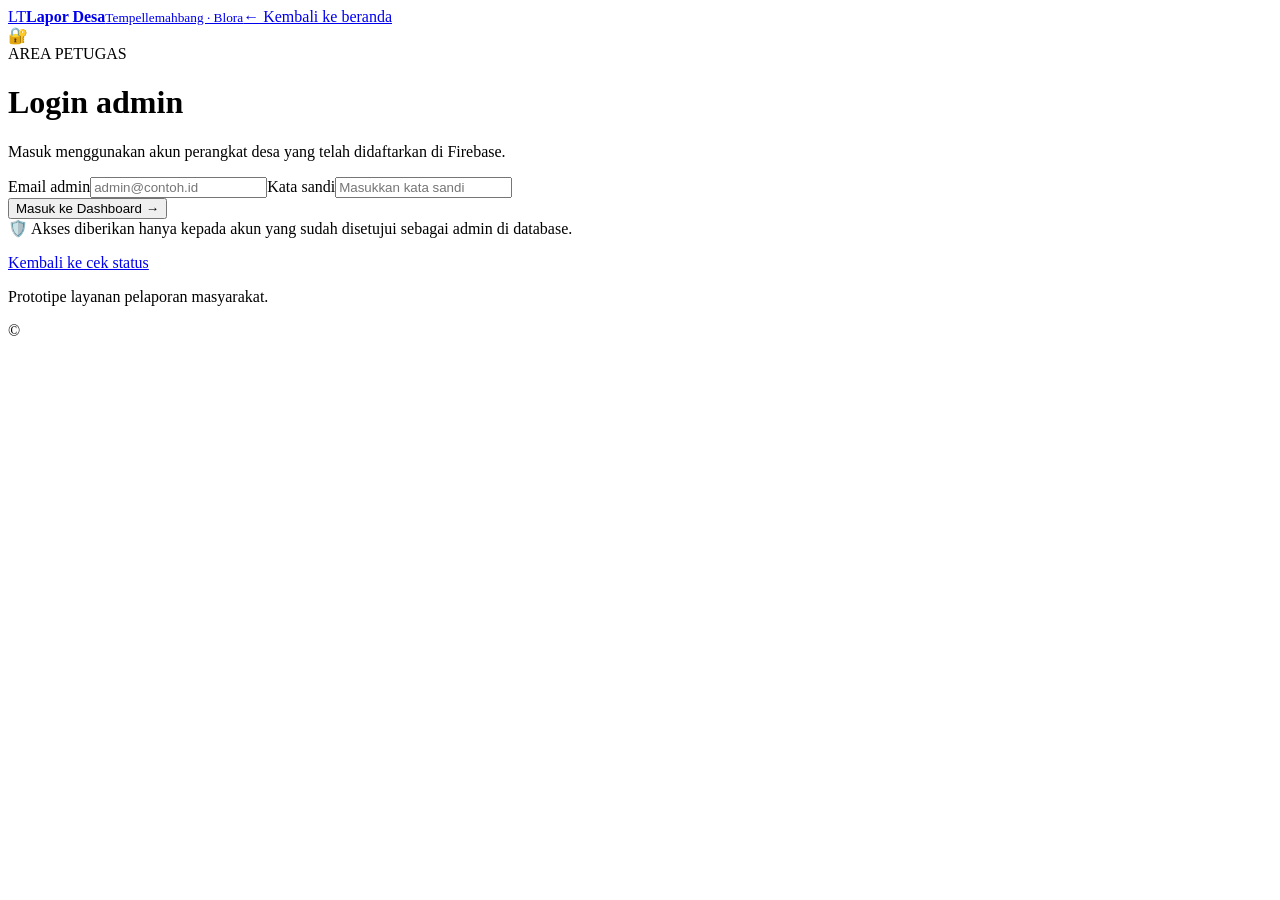
==== admin-login.html @ f8096d32 "Add files via upload" ====
<!doctype html><html lang="id"><head><meta charset="utf-8"><meta name="viewport" content="width=device-width, initial-scale=1"><title>Login Admin · Lapor Desa</title><link rel="stylesheet" href="css/style.css"></head><body class="login-body">
<header class="site-header"><div class="container nav-wrap"><a class="brand" href="index.html"><span class="brand-icon">LT</span><span><strong>Lapor Desa</strong><small>Tempellemahbang · Blora</small></span></a><a class="text-link" href="index.html">← Kembali ke beranda</a></div></header><main class="login-main"><div class="login-card"><div class="login-symbol">🔐</div><span class="eyebrow">AREA PETUGAS</span><h1>Login admin</h1><p>Masuk menggunakan akun perangkat desa yang telah didaftarkan di Firebase.</p><form id="loginForm"><label>Email admin<input id="email" type="email" required autocomplete="username" placeholder="admin@contoh.id"></label><label>Kata sandi<input id="password" type="password" required autocomplete="current-password" placeholder="Masukkan kata sandi"></label><div id="loginMessage" class="form-message" role="status" aria-live="polite"></div><button type="submit" class="button button-primary button-full" id="loginButton">Masuk ke Dashboard →</button></form><div class="login-security">🛡️ Akses diberikan hanya kepada akun yang sudah disetujui sebagai admin di database.</div><p class="login-back"><a href="cek-status.html">Kembali ke cek status</a></p></div></main><footer class="site-footer"><div class="container footer-wrap"><p>Prototipe layanan pelaporan masyarakat.</p><span class="copyright">© <span id="year"></span></span></div></footer><script type="module" src="js/admin-login.js"></script></body></html>
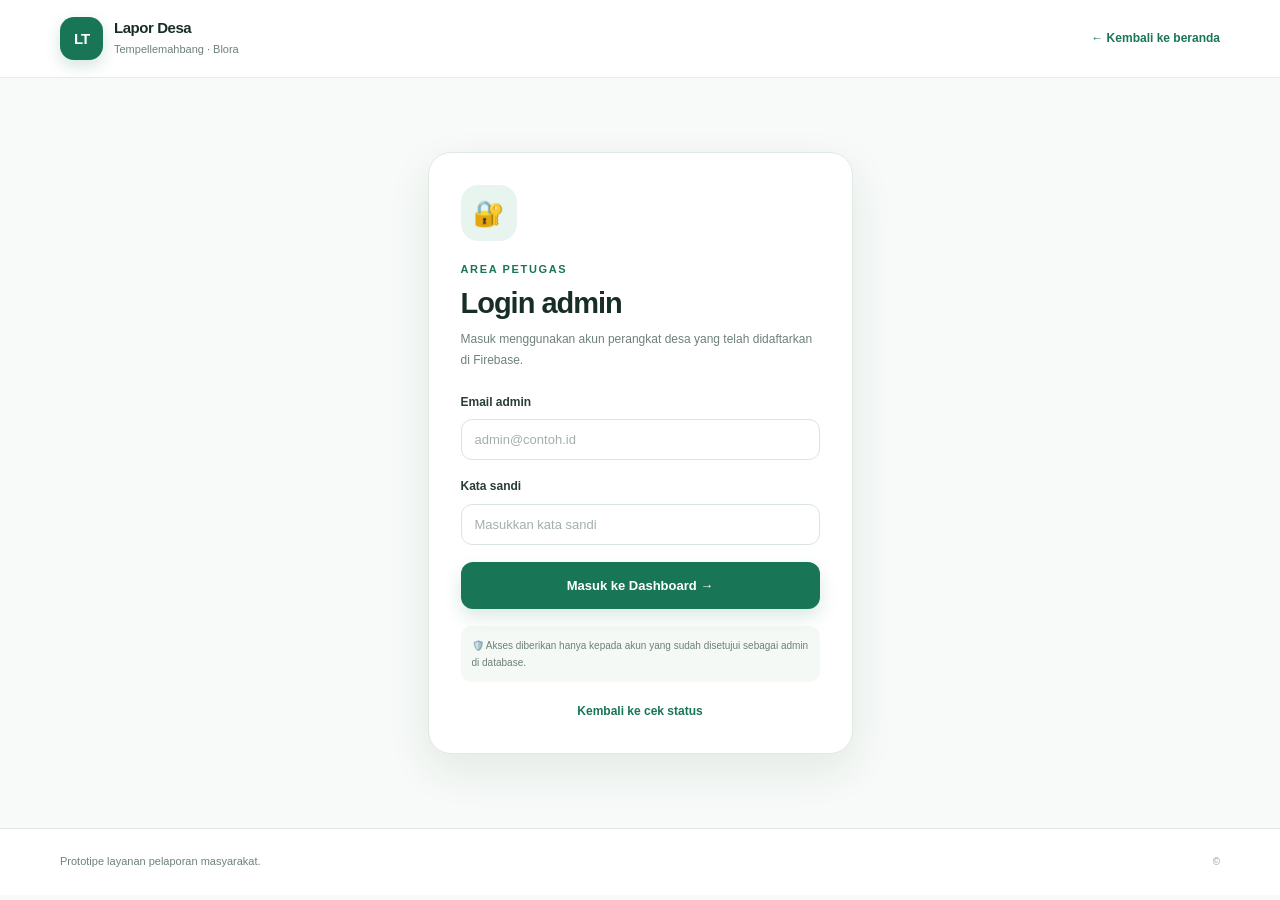
==== commit 5ee335f7: "Fix stylesheet link in admin-login.html" ====
--- a/admin-login.html
+++ b/admin-login.html
@@ -1,2 +1,2 @@
-<!doctype html><html lang="id"><head><meta charset="utf-8"><meta name="viewport" content="width=device-width, initial-scale=1"><title>Login Admin · Lapor Desa</title><link rel="stylesheet" href="css/style.css"></head><body class="login-body">
+<!doctype html><html lang="id"><head><meta charset="utf-8"><meta name="viewport" content="width=device-width, initial-scale=1"><title>Login Admin · Lapor Desa</title><link rel="stylesheet" href="style.css"></head><body class="login-body">
 <header class="site-header"><div class="container nav-wrap"><a class="brand" href="index.html"><span class="brand-icon">LT</span><span><strong>Lapor Desa</strong><small>Tempellemahbang · Blora</small></span></a><a class="text-link" href="index.html">← Kembali ke beranda</a></div></header><main class="login-main"><div class="login-card"><div class="login-symbol">🔐</div><span class="eyebrow">AREA PETUGAS</span><h1>Login admin</h1><p>Masuk menggunakan akun perangkat desa yang telah didaftarkan di Firebase.</p><form id="loginForm"><label>Email admin<input id="email" type="email" required autocomplete="username" placeholder="admin@contoh.id"></label><label>Kata sandi<input id="password" type="password" required autocomplete="current-password" placeholder="Masukkan kata sandi"></label><div id="loginMessage" class="form-message" role="status" aria-live="polite"></div><button type="submit" class="button button-primary button-full" id="loginButton">Masuk ke Dashboard →</button></form><div class="login-security">🛡️ Akses diberikan hanya kepada akun yang sudah disetujui sebagai admin di database.</div><p class="login-back"><a href="cek-status.html">Kembali ke cek status</a></p></div></main><footer class="site-footer"><div class="container footer-wrap"><p>Prototipe layanan pelaporan masyarakat.</p><span class="copyright">© <span id="year"></span></span></div></footer><script type="module" src="js/admin-login.js"></script></body></html>
--- a/style.css
+++ b/style.css
@@ -0,0 +1,16 @@
+@import url('https://fonts.googleapis.com/css2?family=DM+Sans:wght@400;500;600;700&family=Manrope:wght@400;500;600;700;800&display=swap');
+:root{--green:#187657;--green-dark:#105c44;--green-light:#e8f5ef;--mint:#bfe6d2;--ink:#172e26;--muted:#6f8179;--line:#e1e9e4;--surface:#fff;--soft:#f7faf8;--gold:#d9a84e;--danger:#a43434;--radius:22px;--shadow:0 16px 44px rgba(22,66,48,.09)}
+*{box-sizing:border-box}html{scroll-behavior:smooth}body{margin:0;background:#fff;color:var(--ink);font-family:'DM Sans',Arial,sans-serif;font-size:15px;line-height:1.6}h1,h2,h3{font-family:'Manrope','DM Sans',sans-serif;line-height:1.2;letter-spacing:-.035em;margin:0 0 14px}h1{font-size:clamp(2.35rem,5vw,4.15rem);font-weight:800}h2{font-size:clamp(1.65rem,3vw,2.45rem);font-weight:800}h3{font-size:1.1rem;font-weight:750}p{margin:0 0 14px;color:var(--muted)}a{color:inherit;text-decoration:none}.container{width:min(1160px,calc(100% - 44px));margin:0 auto}.narrow-container{width:min(850px,calc(100% - 36px))}.site-header{height:78px;border-bottom:1px solid rgba(225,233,228,.82);background:rgba(255,255,255,.96);position:sticky;top:0;z-index:30;backdrop-filter:blur(14px)}.nav-wrap{height:100%;display:flex;align-items:center;justify-content:space-between;gap:20px}.brand{display:inline-flex;align-items:center;gap:11px;flex-shrink:0}.brand-icon{width:43px;height:43px;background:var(--green);border-radius:14px;color:#fff;display:grid;place-items:center;font-family:Manrope,sans-serif;font-weight:800;letter-spacing:-.08em;box-shadow:0 6px 15px rgba(24,118,87,.19)}.brand strong,.brand small{display:block}.brand strong{font-family:Manrope,sans-serif;font-size:15px;letter-spacing:-.03em;line-height:1.25}.brand small{font-size:11px;color:var(--muted);margin-top:3px}.nav-links{display:flex;align-items:center;gap:30px;font-size:13px;font-weight:650;color:#61746b}.nav-links a{transition:color .15s}.nav-links a:hover,.nav-links a.active{color:var(--green)}.nav-links .nav-admin{border:1px solid var(--line);border-radius:99px;padding:10px 16px;color:var(--ink)}.nav-links .nav-admin:hover{border-color:var(--green);background:var(--green-light)}.menu-toggle{display:none;border:1px solid var(--line);background:#fff;border-radius:10px;padding:7px 11px;font-size:20px;color:var(--green)}
+.hero{overflow:hidden;padding:72px 0 76px;background:radial-gradient(ellipse at 88% 14%,#e5f5ec 0%,rgba(229,245,236,0) 38%),linear-gradient(110deg,#fbfdfb 10%,#f4faf6 100%)}.hero-grid{display:grid;grid-template-columns:1fr .9fr;align-items:center;gap:62px}.eyebrow{display:block;color:var(--green);font-size:11px;font-weight:800;letter-spacing:.15em;margin-bottom:14px}.hero .eyebrow{display:inline-flex;align-items:center;gap:9px;padding:8px 12px;border:1px solid #d4e9dc;border-radius:99px;background:rgba(255,255,255,.72);letter-spacing:.07em}.dot{width:7px;height:7px;background:#34a574;border-radius:50%;box-shadow:0 0 0 4px #dff4e9}.hero h1{margin:16px 0 18px}.hero h1 span{color:var(--green)}.hero-copy>p{font-size:16px;max-width:555px;line-height:1.85}.hero-actions{display:flex;flex-wrap:wrap;gap:12px;margin:27px 0 24px}.button{display:inline-flex;align-items:center;justify-content:center;gap:10px;min-height:47px;padding:12px 19px;border-radius:12px;font:700 13px 'DM Sans',sans-serif;cursor:pointer;border:1px solid transparent;transition:transform .15s,box-shadow .15s,background .15s;color:var(--ink)}.button:hover{transform:translateY(-1px)}.button:disabled{opacity:.6;cursor:not-allowed;transform:none}.button-primary{background:var(--green);color:#fff;box-shadow:0 8px 18px rgba(24,118,87,.16)}.button-primary:hover{background:var(--green-dark);box-shadow:0 10px 24px rgba(24,118,87,.2)}.button-outline{border-color:#d8e4dd;background:#fff;color:var(--ink)}.button-outline:hover{border-color:var(--green);color:var(--green)}.button-light{background:#fff;color:var(--green);box-shadow:0 8px 20px rgba(0,0,0,.08)}.button-small{min-height:34px;padding:7px 11px;border-radius:9px;font-size:12px}.button-full{width:100%}.trust-note{display:flex;align-items:flex-start;gap:10px;font-size:11px;color:#73867c;max-width:490px}.shield{width:20px;height:20px;border-radius:50%;background:#dff3e8;color:var(--green);display:grid;place-items:center;flex-shrink:0;font-weight:800}.hero-visual{position:relative;min-height:530px;display:grid;place-items:center}.visual-circle{position:absolute;border-radius:50%;background:#d9f0e4;opacity:.75}.circle-one{width:430px;height:430px;right:12px;top:25px}.circle-two{width:315px;height:315px;left:0;bottom:3px;background:#edf7df}.illustration-card{position:relative;z-index:2;width:min(355px,82%);padding:22px 22px 16px;border:1px solid rgba(220,235,226,.95);border-radius:25px;background:rgba(255,255,255,.95);box-shadow:0 23px 75px rgba(25,84,59,.15);transform:rotate(1.2deg)}.illustration-top{display:flex;justify-content:space-between;align-items:center}.mini-mark{width:34px;height:34px;border-radius:10px;background:var(--green);color:#fff;display:grid;place-items:center;font-weight:800;font-size:11px}.live-chip{background:#e7f6ec;color:var(--green);font-size:9px;font-weight:800;padding:7px 10px;border-radius:99px}.live-chip i{display:inline-block;width:5px;height:5px;border-radius:50%;background:#2d9b67;margin-right:5px;vertical-align:middle}.illustration-icon{font-size:49px;margin:25px 0 13px}.illustration-card h3{font-size:21px;max-width:280px;margin-bottom:8px}.illustration-card>p{font-size:11px;line-height:1.65}.mini-list{margin-top:18px}.mini-list>div{display:flex;align-items:center;gap:11px;border-top:1px solid #ecf1ee;padding:12px 0}.mini-icon{width:36px;height:36px;border-radius:11px;background:#f1f8f3;display:grid;place-items:center;font-size:16px}.mini-list b,.mini-list small{display:block}.mini-list b{font-size:11px}.mini-list small{font-size:9px;color:#829189;margin-top:2px}.mini-arrow{margin-left:auto;color:#97aaa0;font-size:15px}.card-foot{display:flex;justify-content:space-between;border-top:1px solid #ecf1ee;padding-top:12px;color:#829189;font-size:9px}.floating-badge{position:absolute;z-index:3;right:-3px;bottom:60px;border:1px solid #e2ebe5;border-radius:16px;background:#fff;box-shadow:var(--shadow);padding:13px 16px;display:flex;align-items:center;gap:11px;transform:rotate(-2deg)}.floating-badge:first-letter{font-size:20px}.floating-badge b,.floating-badge small{display:block}.floating-badge b{font-size:11px}.floating-badge small{font-size:9px;color:var(--muted)}
+.section{padding:78px 0}.section-muted{background:#f7faf8}.section-heading{display:flex;align-items:end;justify-content:space-between;gap:20px;margin-bottom:29px}.section-heading h2{margin-bottom:10px}.section-heading p{margin:0}.steps-grid{display:grid;grid-template-columns:repeat(3,1fr);gap:20px}.step-card{position:relative;border:1px solid var(--line);border-radius:19px;padding:25px 25px 28px;background:#fff;overflow:hidden}.step-number{position:absolute;top:16px;right:19px;color:#e0ebe4;font:800 31px Manrope,sans-serif}.step-icon{width:50px;height:50px;display:grid;place-items:center;border-radius:15px;background:var(--green-light);font-size:23px;margin-bottom:23px}.step-card h3{margin-bottom:8px}.step-card p{font-size:13px;line-height:1.75;margin:0}.text-link{font-size:13px;font-weight:750;color:var(--green)}.text-link:hover{text-decoration:underline}.category-grid{display:grid;grid-template-columns:repeat(4,1fr);gap:12px}.category-card{background:#fff;border:1px solid var(--line);border-radius:14px;padding:17px 15px;display:flex;gap:12px;align-items:center;min-height:74px;transition:transform .15s,border .15s}.category-card:hover{border-color:#b6d9c6;transform:translateY(-2px)}.category-card span{width:36px;height:36px;display:grid;place-items:center;background:#f0f7f2;border-radius:11px;font-size:17px;flex-shrink:0}.category-card b{font-size:12px;line-height:1.45}.cta-panel{background:linear-gradient(118deg,#166e50,#228661);border-radius:25px;padding:40px 43px;color:#fff;display:flex;align-items:center;justify-content:space-between;gap:30px;box-shadow:0 15px 36px rgba(19,111,78,.16)}.cta-panel .eyebrow{color:#c6f0d9}.cta-panel h2{margin-bottom:10px}.cta-panel p{color:rgba(255,255,255,.77);margin:0;max-width:630px}.cta-panel .button{flex-shrink:0}.site-footer{border-top:1px solid var(--line);padding:24px 0;background:#fff}.footer-wrap{display:flex;align-items:center;justify-content:space-between;gap:22px}.footer-brand .brand-icon{width:35px;height:35px;border-radius:11px;font-size:12px}.footer-brand strong{font-size:13px}.footer-brand small{font-size:10px}.footer-wrap>p{font-size:11px;margin:0}.copyright{font-size:10px;color:#91a098;white-space:nowrap}.config-alert{position:fixed;z-index:50;bottom:14px;left:50%;transform:translateX(-50%);width:min(680px,calc(100% - 28px));background:#fff7df;color:#76561a;border:1px solid #f0d48a;box-shadow:var(--shadow);border-radius:12px;padding:13px 17px;font-size:12px}
+/* inner pages */
+.page-main{padding:52px 0 76px;background:linear-gradient(#f9fcfa 0,#fff 400px)}.page-intro{margin-bottom:26px}.back-link{display:inline-block;color:var(--muted);font-size:12px;font-weight:650;margin-bottom:22px}.back-link:hover{color:var(--green)}.page-intro .eyebrow{margin-bottom:8px}.page-intro h1{font-size:clamp(2.1rem,4vw,3rem);margin-bottom:12px}.page-intro p{max-width:670px;line-height:1.75;margin:0}.notice{display:flex;gap:12px;border-radius:14px;padding:15px 17px;margin:20px 0 22px;border:1px solid}.notice>span{font-size:18px;flex-shrink:0}.notice b{font-size:12px;display:block;margin-bottom:3px}.notice p{font-size:12px;line-height:1.7;margin:0}.notice-info{background:#eff8ff;border-color:#d8eafa}.notice-warning{background:#fff9e9;border-color:#f2e3b6}.form-card{background:#fff;border:1px solid var(--line);border-radius:22px;padding:30px;box-shadow:0 13px 35px rgba(24,67,48,.045)}.form-section-title{display:flex;gap:13px;align-items:start;margin-bottom:20px}.form-section-title>span{width:36px;height:36px;display:grid;place-items:center;border-radius:11px;background:var(--green-light);color:var(--green);font-weight:800;font-size:12px;flex-shrink:0}.form-section-title h2{font-size:18px;margin:1px 0 5px}.form-section-title p{font-size:12px;margin:0}.form-grid{display:grid;grid-template-columns:1fr 1fr;gap:18px 16px}label{display:block;color:#293e34;font-size:12px;font-weight:750}input,select,textarea{display:block;width:100%;margin-top:7px;border:1px solid #dbe5df;border-radius:11px;background:#fff;padding:12px 13px;font:500 13px 'DM Sans',sans-serif;color:var(--ink);outline:none;transition:border .15s,box-shadow .15s}input::placeholder,textarea::placeholder{color:#a3b0a8}input:focus,select:focus,textarea:focus{border-color:#62a987;box-shadow:0 0 0 3px rgba(45,153,103,.1)}input[type=file]{padding:9px;background:#fbfdfb;font-size:11px}.full-width{grid-column:1/-1}textarea{resize:vertical;min-height:110px;line-height:1.6}.field-hint{display:block;font-weight:500;color:#84948b;font-size:10px;margin-top:6px}.form-divider{height:1px;background:var(--line);margin:27px 0}.form-message{font-size:12px;margin:14px 0 0;border-radius:10px;line-height:1.65;overflow-wrap:anywhere}.form-message:empty{display:none}.form-message.error{padding:11px 13px;color:#9d2f2f;background:#fff0f0;border:1px solid #f4cece}.form-message.success{padding:13px 15px;color:#176745;background:#ebf8f0;border:1px solid #c9ead6}.form-message.info{padding:11px 13px;color:#2a597c;background:#eff7ff;border:1px solid #d3e8fb}.form-message code{display:inline-block;font-size:14px;background:#fff;border:1px dashed #82bda0;border-radius:5px;padding:2px 8px;margin:5px 0;font-weight:800;letter-spacing:.04em}.form-message a{font-weight:800;text-decoration:underline}.form-actions{display:flex;justify-content:flex-end;gap:10px;margin-top:23px}.form-disclaimer{font-size:10px;line-height:1.7;margin:17px 0 0}.status-form label{margin-bottom:5px}.status-result{background:#fff;border:1px solid var(--line);border-radius:18px;padding:24px;margin-top:20px;box-shadow:0 12px 32px rgba(25,65,47,.05)}.result-header{display:flex;justify-content:space-between;align-items:start;gap:14px;border-bottom:1px solid var(--line);padding-bottom:20px}.result-header h2{font-size:20px;margin-bottom:8px}.result-header p{font-size:11px;margin:0}.result-meta{display:grid;grid-template-columns:1fr 1fr;gap:18px;padding:20px 0;border-bottom:1px solid var(--line)}.result-meta small,.detail-grid small{display:block;color:#87958d;font-size:10px;margin-bottom:4px}.result-meta b,.detail-grid b{font-size:12px;overflow-wrap:anywhere}.result-description{padding:19px 0;border-bottom:1px solid var(--line)}.result-description h3,.history h3{font-size:14px}.result-description p{font-size:12px;white-space:pre-wrap;overflow-wrap:anywhere}.history{padding-top:20px}.history-item{display:flex;gap:12px;position:relative;padding:0 0 18px}.history-item:not(:last-child):before{content:"";position:absolute;left:5px;top:15px;bottom:0;width:1px;background:#d8e8de}.history-dot{position:relative;z-index:1;width:11px;height:11px;border-radius:50%;background:var(--green);border:3px solid #dff3e7;margin-top:4px;flex-shrink:0}.history-item b{font-size:12px}.history-item p{font-size:11px;margin:3px 0}.history-item small{font-size:10px;color:#8a9a91}.status-pill{display:inline-block;padding:5px 9px;border-radius:99px;font-size:10px;line-height:1.4;font-weight:800;background:#fff3cf;color:#7c5b00;white-space:nowrap}.status-pill.pending{background:#fff3cf;color:#795800}.status-pill.progress{background:#e5f1ff;color:#28598b}.status-pill.done{background:#e4f7eb;color:#167346}.status-pill.rejected{background:#ffebeb;color:#9b3535}.help-card{margin-top:22px;padding:18px 19px;border:1px solid var(--line);border-radius:16px;display:flex;align-items:start;gap:12px}.help-card>span{font-size:21px}.help-card b{font-size:12px;display:block;margin-bottom:4px}.help-card p{font-size:11px;margin-bottom:8px;line-height:1.6}
+/* login */
+.login-body{background:#f7faf8;min-height:100vh}.login-body .site-header{position:static}.login-main{min-height:calc(100vh - 150px);display:grid;place-items:center;padding:42px 18px}.login-card{width:min(425px,100%);padding:32px;border:1px solid var(--line);border-radius:23px;background:#fff;box-shadow:var(--shadow)}.login-symbol{width:56px;height:56px;border-radius:17px;background:var(--green-light);display:grid;place-items:center;font-size:25px;margin-bottom:20px}.login-card .eyebrow{margin-bottom:7px}.login-card h1{font-size:29px;margin-bottom:9px}.login-card>p{font-size:12px;line-height:1.7}.login-card form{margin-top:23px}.login-card label{margin-bottom:17px}.login-security{font-size:10px;line-height:1.7;color:#6c8175;background:#f5f9f6;border-radius:10px;padding:11px;margin-top:17px}.login-back{text-align:center;font-size:11px;margin:19px 0 0}.login-back a{color:var(--green);font-weight:700}.login-body .text-link{font-size:12px}
+/* admin */
+.admin-body{background:#f6f9f7}.admin-top-actions{display:flex;align-items:center;gap:14px}.admin-email{font-size:12px;color:var(--muted)}.admin-main{padding:42px 0 75px}.admin-page-heading{display:flex;align-items:end;justify-content:space-between;gap:20px;margin-bottom:20px}.admin-page-heading h1{font-size:34px;margin-bottom:8px}.admin-page-heading p{margin:0;font-size:13px}.admin-main .notice{margin:0 0 23px}.stats-grid{display:grid;grid-template-columns:repeat(4,1fr);gap:13px;margin-bottom:25px}.stat-card{display:flex;align-items:center;gap:13px;padding:19px;border:1px solid var(--line);border-radius:16px;background:#fff}.stat-icon{width:39px;height:39px;display:grid;place-items:center;border-radius:12px;font-size:20px;font-weight:800}.stat-total{color:#2d638c;background:#eaf4ff}.stat-pending{color:#9a700d;background:#fff5d8}.stat-progress{color:#2d638c;background:#eaf4ff}.stat-done{color:#178050;background:#e6f7ed}.stat-card span:not(.stat-icon){display:block;color:#7e8e85;font-size:10px;line-height:1.4}.stat-card strong{display:block;font:800 25px Manrope,sans-serif;margin-top:3px}.admin-panel{background:#fff;border:1px solid var(--line);border-radius:18px;margin-bottom:22px;overflow:hidden}.panel-heading{padding:22px 23px;display:flex;align-items:center;justify-content:space-between;gap:20px}.panel-heading h2{font-size:18px;margin-bottom:5px}.panel-heading p{font-size:11px;margin:0}.table-filters{display:flex;align-items:center;gap:9px}.table-filters input,.table-filters select{width:auto;min-width:165px;max-width:230px;margin:0;padding:9px 11px;font-size:11px;border-radius:9px}.table-wrap{width:100%;overflow-x:auto;border-top:1px solid var(--line)}table{width:100%;border-collapse:collapse;min-width:760px;text-align:left}thead{background:#f8faf8}th{font-size:10px;color:#7b8b82;letter-spacing:.04em;font-weight:800;padding:13px 17px}td{font-size:11px;color:#3c5046;padding:15px 17px;border-top:1px solid #edf1ee;vertical-align:middle}td b,td small{display:block}td b{font-size:11px;margin-bottom:3px}td small{font-size:9px;color:#87968e}.ticket-text{color:var(--green)}.table-empty{text-align:center;padding:35px;color:#7f9087}.detail-panel{padding-bottom:24px}.detail-panel .panel-heading{border-bottom:1px solid var(--line)}.detail-content{padding:22px 23px 2px}.detail-grid{display:grid;grid-template-columns:1fr 1fr;gap:17px 22px}.detail-grid p{font-size:12px;white-space:pre-wrap;line-height:1.8;margin:4px 0 0}.update-form{margin:15px 23px 0;padding:18px;background:#f7faf8;border-radius:13px;display:grid;grid-template-columns:1fr 1fr;gap:14px;align-items:end}.update-form label{font-size:11px}.update-form label:nth-child(2){grid-column:1/-1}.update-form .button{justify-self:start}.evidence-image{display:block;max-width:min(100%,440px);max-height:330px;object-fit:contain;border-radius:11px;margin-top:12px;border:1px solid var(--line)}
+/* privacy */
+.policy-card{background:#fff;border:1px solid var(--line);border-radius:22px;padding:34px;margin-top:8px;margin-bottom:12px;box-shadow:0 10px 30px rgba(24,67,48,.04)}.policy-card h1{font-size:34px;margin-bottom:18px}.policy-card h2{font-size:18px;margin-top:27px;margin-bottom:10px}.policy-card p{font-size:13px;line-height:1.85}.policy-card .notice{margin-bottom:25px}
+@media(max-width:980px){.hero-grid{gap:25px;grid-template-columns:1fr .82fr}.hero-visual{min-height:480px}.circle-one{width:350px;height:350px}.circle-two{width:255px;height:255px}.illustration-card{width:min(330px,88%);padding:18px}.floating-badge{right:-12px}.category-grid{grid-template-columns:repeat(2,1fr)}.stats-grid{grid-template-columns:repeat(2,1fr)}.panel-heading{align-items:start;flex-direction:column}.table-filters{width:100%}.table-filters input{flex:1;max-width:none}}
+@media(max-width:720px){.container{width:min(100% - 32px,1160px)}.site-header{height:69px}.brand-icon{width:39px;height:39px}.menu-toggle{display:block}.nav-wrap{position:relative}.nav-links{display:none;position:absolute;top:61px;left:0;right:0;padding:15px;background:#fff;border:1px solid var(--line);border-radius:15px;box-shadow:var(--shadow);flex-direction:column;align-items:stretch;gap:0}.nav-links.is-open{display:flex}.nav-links a{padding:12px 10px}.nav-links .nav-admin{text-align:center;margin-top:6px}.hero{padding:48px 0 40px}.hero-grid{grid-template-columns:1fr;gap:10px}.hero h1{font-size:clamp(2.55rem,12vw,3.7rem)}.hero-copy>p{font-size:14px}.hero-actions{flex-direction:column;align-items:stretch;margin-top:22px}.hero-visual{min-height:440px;margin:0 auto;width:min(100%,490px)}.illustration-card{width:min(340px,81%)}.circle-one{right:6%;top:20px}.circle-two{left:1%;bottom:7px}.floating-badge{right:0;bottom:40px}.section{padding:54px 0}.section-heading{align-items:start;flex-direction:column;margin-bottom:22px}.steps-grid{grid-template-columns:1fr;gap:12px}.step-card{padding:21px}.step-icon{margin-bottom:16px}.category-grid{gap:9px}.category-card{padding:12px;gap:8px}.category-card b{font-size:11px}.category-card span{width:31px;height:31px;font-size:15px}.cta-panel{padding:27px 23px;align-items:stretch;flex-direction:column;border-radius:19px}.cta-panel .button{align-self:flex-start}.footer-wrap{align-items:flex-start;flex-wrap:wrap}.footer-wrap>p{order:3;width:100%}.copyright{margin-left:auto}.page-main{padding:32px 0 52px}.page-intro h1{font-size:32px}.form-card{padding:22px 18px;border-radius:17px}.form-grid{grid-template-columns:1fr;gap:16px}.full-width{grid-column:auto}.form-divider{margin:22px 0}.form-actions .button{flex:1}.result-header{flex-direction:column}.result-meta{gap:14px}.admin-main{padding:27px 0 50px}.admin-page-heading{align-items:start;flex-direction:column}.admin-page-heading h1{font-size:29px}.stats-grid{gap:9px}.stat-card{padding:13px;gap:9px}.stat-icon{width:33px;height:33px}.stat-card strong{font-size:22px}.stat-card span:not(.stat-icon){font-size:9px}.table-filters{flex-direction:column;align-items:stretch}.table-filters input,.table-filters select{width:100%;max-width:none}.panel-heading{padding:18px}.detail-content{padding:18px}.detail-grid{grid-template-columns:1fr}.update-form{grid-template-columns:1fr;margin:12px 18px 0;padding:15px}.update-form label:nth-child(2){grid-column:auto}.admin-top-actions{gap:6px}.admin-email{display:none}.login-card{padding:26px 21px}.policy-card{padding:23px 19px}.policy-card h1{font-size:29px}}
+@media(max-width:380px){.category-grid{grid-template-columns:1fr}.hero-visual{min-height:405px}.illustration-card{width:88%}.floating-badge{right:0;bottom:13px}.brand strong{font-size:13px}.brand small{font-size:10px}}
